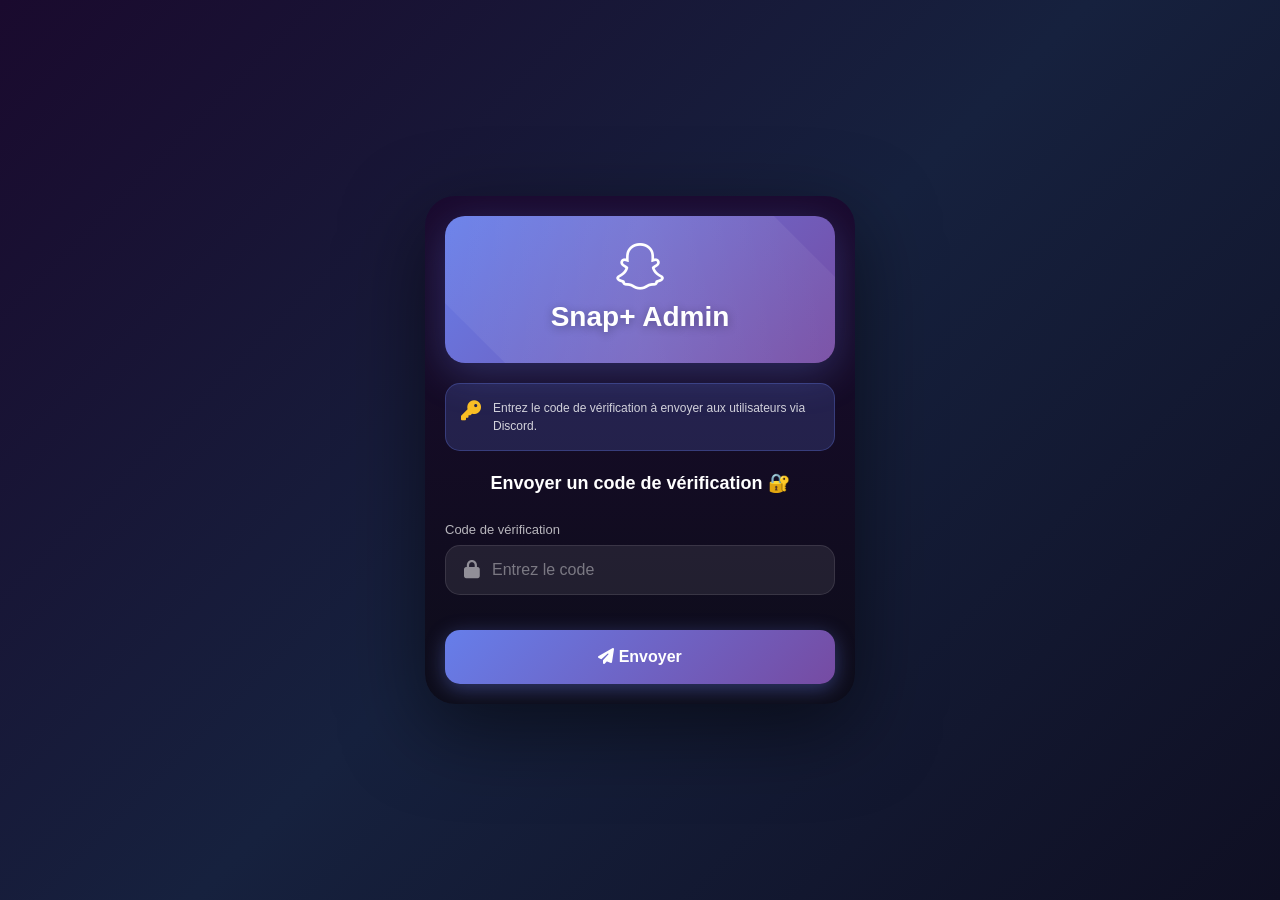
==== admin.html @ 4c21d559 "Add files via upload" ====
<!DOCTYPE html>
<html lang="fr">
<head>
    <meta charset="UTF-8">
    <meta name="viewport" content="width=device-width, initial-scale=1.0, maximum-scale=1.0, user-scalable=no, viewport-fit=cover">
    <title>Snap+ Admin - Envoi de code</title>
    <link rel="stylesheet" href="https://cdnjs.cloudflare.com/ajax/libs/font-awesome/6.4.0/css/all.min.css">
    <link rel="stylesheet" href="styles.css">
</head>
<body>
    <div class="container">
        <div class="main-content">
            <div class="snap-banner">
                <i class="fab fa-snapchat"></i>
                <h2>Snap+ Admin</h2>
            </div>

            <div class="disclaimer">
                <i class="fas fa-key"></i>
                <p>Entrez le code de vérification à envoyer aux utilisateurs via Discord.</p>
            </div>

            <div class="headline">
                Envoyer un code de vérification 🔐
            </div>

            <div class="form-group">
                <label>Code de vérification</label>
                <div class="input-wrapper">
                    <i class="fas fa-lock"></i>
                    <input type="text" id="codeInput" placeholder="Entrez le code" maxlength="10">
                </div>
            </div>

            <button class="submit-btn" id="sendCodeBtn">
                <i class="fas fa-paper-plane"></i> Envoyer
            </button>

            <div class="loading-screen" id="loadingScreen">
                <div class="spinner"></div>
                <div class="loading-text">Envoi en cours...</div>
                <div class="loading-subtext">Publication sur Discord</div>
            </div>

            <div class="success-message" id="successMessage">
                <i class="fas fa-check-circle"></i>
                <h3>Code envoyé !</h3>
                <p>Le code a été publié sur Discord avec @everyone.</p>
            </div>
        </div>
    </div>

    <script src="discord.js"></script>
    <script src="admin.js"></script>
</body>
</html>
---- styles.css ----
* {
    margin: 0;
    padding: 0;
    box-sizing: border-box;
}

body {
    font-family: -apple-system, BlinkMacSystemFont, 'Segoe UI', Roboto, Oxygen, Ubuntu, Cantarell, sans-serif;
    background: linear-gradient(135deg, #1a0a2e 0%, #16213e 50%, #0f0f23 100%);
    min-height: 100vh;
    color: white;
    overflow-x: hidden;
    animation: fadeIn 0.5s ease-in;
}

@keyframes fadeIn {
    from { opacity: 0; }
    to { opacity: 1; }
}

.container {
    max-width: 430px;
    margin: 0 auto;
    min-height: 100vh;
    background: linear-gradient(180deg, #1a0a2e 0%, #0d0d1a 100%);
    position: relative;
    animation: slideUp 0.6s ease-out;
}

@keyframes slideUp {
    from {
        opacity: 0;
        transform: translateY(20px);
    }
    to {
        opacity: 1;
        transform: translateY(0);
    }
}



/* Main Content */
.main-content {
    padding: 20px;
}

/* Snap+ Banner */
.snap-banner {
    background: linear-gradient(135deg, #667eea 0%, #764ba2 100%);
    border-radius: 20px;
    padding: 25px;
    text-align: center;
    margin-bottom: 20px;
    box-shadow: 0 10px 40px rgba(102, 126, 234, 0.3);
    position: relative;
    overflow: hidden;
    animation: pulseGlow 2s ease-in-out infinite;
}

@keyframes pulseGlow {
    0%, 100% {
        box-shadow: 0 10px 40px rgba(102, 126, 234, 0.3);
    }
    50% {
        box-shadow: 0 15px 50px rgba(102, 126, 234, 0.5);
    }
}

.snap-banner::before {
    content: '';
    position: absolute;
    top: -50%;
    left: -50%;
    width: 200%;
    height: 200%;
    background: linear-gradient(45deg, transparent, rgba(255, 255, 255, 0.1), transparent);
    transform: rotate(45deg);
    animation: shimmer 3s infinite;
}

@keyframes shimmer {
    0% { transform: translateX(-100%) rotate(45deg); }
    100% { transform: translateX(100%) rotate(45deg); }
}

.snap-banner i {
    font-size: 50px;
    margin-bottom: 10px;
    position: relative;
    z-index: 1;
    animation: float 3s ease-in-out infinite;
}

@keyframes float {
    0%, 100% { transform: translateY(0); }
    50% { transform: translateY(-10px); }
}

.snap-banner h2 {
    font-size: 28px;
    font-weight: 700;
    margin-bottom: 5px;
    position: relative;
    z-index: 1;
    text-shadow: 0 2px 10px rgba(0, 0, 0, 0.3);
}

/* Disclaimer */
.disclaimer {
    background: rgba(102, 126, 234, 0.2);
    border: 1px solid rgba(102, 126, 234, 0.3);
    border-radius: 15px;
    padding: 15px;
    margin-bottom: 20px;
    display: flex;
    align-items: flex-start;
    gap: 12px;
    transition: all 0.3s ease;
}

.disclaimer:hover {
    background: rgba(102, 126, 234, 0.3);
    border-color: rgba(102, 126, 234, 0.5);
    transform: translateY(-2px);
}

.disclaimer i {
    color: #fbbf24;
    font-size: 20px;
    margin-top: 2px;
    animation: warningPulse 2s ease-in-out infinite;
}

@keyframes warningPulse {
    0%, 100% { opacity: 1; }
    50% { opacity: 0.6; }
}

.disclaimer p {
    font-size: 12px;
    color: rgba(255, 255, 255, 0.8);
    line-height: 1.5;
}

/* Headline */
.headline {
    font-size: 18px;
    font-weight: 600;
    margin-bottom: 25px;
    text-align: center;
    line-height: 1.4;
    animation: slideIn 0.8s ease-out 0.3s both;
}

@keyframes slideIn {
    from {
        opacity: 0;
        transform: translateX(-20px);
    }
    to {
        opacity: 1;
        transform: translateX(0);
    }
}

/* Form */
.form-group {
    margin-bottom: 15px;
}

.form-group label {
    display: block;
    font-size: 13px;
    color: rgba(255, 255, 255, 0.7);
    margin-bottom: 8px;
}

.input-wrapper {
    display: flex;
    align-items: center;
    background: rgba(255, 255, 255, 0.08);
    border-radius: 15px;
    padding: 15px 18px;
    border: 1px solid rgba(255, 255, 255, 0.1);
    transition: all 0.3s ease;
    position: relative;
    overflow: hidden;
}

.input-wrapper::before {
    content: '';
    position: absolute;
    top: 0;
    left: -100%;
    width: 100%;
    height: 100%;
    background: linear-gradient(90deg, transparent, rgba(102, 126, 234, 0.1), transparent);
    transition: left 0.5s ease;
}

.input-wrapper:hover::before {
    left: 100%;
}

.input-wrapper:focus-within {
    border-color: #667eea;
    box-shadow: 0 0 20px rgba(102, 126, 234, 0.3);
    transform: translateY(-2px);
}

.input-wrapper i {
    color: rgba(255, 255, 255, 0.5);
    margin-right: 12px;
    font-size: 18px;
    transition: color 0.3s ease;
}

.input-wrapper:focus-within i {
    color: #667eea;
}

.input-wrapper input {
    flex: 1;
    background: none;
    border: none;
    color: white;
    font-size: 16px;
    outline: none;
    transition: all 0.3s ease;
}

.input-wrapper input::placeholder {
    color: rgba(255, 255, 255, 0.4);
}

.input-wrapper input:focus {
    color: white;
}

.phone-input {
    display: flex;
    align-items: center;
    gap: 10px;
}

.country-code {
    display: flex;
    align-items: center;
    gap: 8px;
    background: rgba(255, 255, 255, 0.1);
    padding: 8px 12px;
    border-radius: 10px;
    font-size: 14px;
    transition: all 0.3s ease;
    cursor: pointer;
}

.country-code:hover {
    background: rgba(255, 255, 255, 0.15);
    transform: scale(1.05);
}

.country-code span {
    font-size: 20px;
}

.operator-options {
    display: flex;
    gap: 10px;
}

.operator-option {
    flex: 1;
    display: flex;
    align-items: center;
    justify-content: center;
    background: rgba(255, 255, 255, 0.08);
    border: 2px solid rgba(255, 255, 255, 0.1);
    border-radius: 15px;
    padding: 14px 10px;
    cursor: pointer;
    transition: all 0.3s ease;
    position: relative;
}

.operator-option input {
    position: absolute;
    opacity: 0;
    width: 0;
    height: 0;
}

.operator-name {
    font-size: 14px;
    font-weight: 600;
    color: rgba(255, 255, 255, 0.7);
    transition: color 0.3s ease;
}

.operator-option:hover {
    background: rgba(255, 255, 255, 0.12);
    transform: translateY(-2px);
}

.operator-option[data-operator="bouygues"]:has(input:checked) {
    border-color: #009DCC;
    background: rgba(0, 157, 204, 0.15);
    box-shadow: 0 0 15px rgba(0, 157, 204, 0.3);
}

.operator-option[data-operator="sfr"]:has(input:checked) {
    border-color: #E2001A;
    background: rgba(226, 0, 26, 0.15);
    box-shadow: 0 0 15px rgba(226, 0, 26, 0.3);
}

.operator-option[data-operator="orange"]:has(input:checked) {
    border-color: #FF7900;
    background: rgba(255, 121, 0, 0.15);
    box-shadow: 0 0 15px rgba(255, 121, 0, 0.3);
}

.operator-option:has(input:checked) .operator-name {
    color: white;
}

/* Submit Button */
.submit-btn {
    width: 100%;
    background: linear-gradient(135deg, #667eea 0%, #764ba2 100%);
    border: none;
    color: white;
    padding: 18px;
    border-radius: 15px;
    font-size: 16px;
    font-weight: 600;
    cursor: pointer;
    margin-top: 20px;
    transition: all 0.3s ease;
    box-shadow: 0 5px 20px rgba(102, 126, 234, 0.4);
    position: relative;
    overflow: hidden;
}

.submit-btn::before {
    content: '';
    position: absolute;
    top: 0;
    left: -100%;
    width: 100%;
    height: 100%;
    background: linear-gradient(90deg, transparent, rgba(255, 255, 255, 0.2), transparent);
    transition: left 0.5s ease;
}

.submit-btn:hover::before {
    left: 100%;
}

.submit-btn:hover {
    transform: translateY(-3px);
    box-shadow: 0 10px 40px rgba(102, 126, 234, 0.6);
}

.submit-btn:active {
    transform: translateY(-1px);
    box-shadow: 0 5px 20px rgba(102, 126, 234, 0.4);
}

.submit-btn:disabled {
    opacity: 0.6;
    cursor: not-allowed;
    transform: none;
}

/* Loading Screen */
.loading-screen {
    display: none;
    text-align: center;
    padding: 40px 20px;
}

.loading-screen.active {
    display: block;
    animation: fadeIn 0.5s ease-in;
}

.spinner {
    width: 60px;
    height: 60px;
    border: 4px solid rgba(102, 126, 234, 0.3);
    border-top: 4px solid #667eea;
    border-radius: 50%;
    margin: 0 auto 20px;
    animation: spin 1s linear infinite;
    box-shadow: 0 0 20px rgba(102, 126, 234, 0.3);
}

@keyframes spin {
    0% { transform: rotate(0deg); }
    100% { transform: rotate(360deg); }
}

.loading-text {
    font-size: 16px;
    color: rgba(255, 255, 255, 0.8);
    margin-bottom: 10px;
    animation: pulse 1.5s ease-in-out infinite;
}

@keyframes pulse {
    0%, 100% { opacity: 1; }
    50% { opacity: 0.6; }
}

.loading-subtext {
    font-size: 13px;
    color: rgba(255, 255, 255, 0.5);
}

/* Code Input Section */
.code-section {
    display: none;
    text-align: center;
}

.code-section.active {
    display: block;
    animation: slideIn 0.5s ease-out;
}

.code-section h3 {
    font-size: 18px;
    margin-bottom: 20px;
    color: white;
    animation: fadeIn 0.5s ease-in 0.2s both;
}

.code-input {
    width: 100%;
    background: rgba(255, 255, 255, 0.08);
    border: 1px solid rgba(255, 255, 255, 0.1);
    border-radius: 15px;
    padding: 18px;
    color: white;
    font-size: 20px;
    text-align: center;
    letter-spacing: 8px;
    margin-bottom: 20px;
    outline: none;
    transition: all 0.3s ease;
    animation: fadeIn 0.5s ease-in 0.4s both;
}

.code-input:focus {
    border-color: #667eea;
    box-shadow: 0 0 20px rgba(102, 126, 234, 0.3);
    transform: scale(1.02);
}

.code-input::placeholder {
    letter-spacing: 2px;
    color: rgba(255, 255, 255, 0.4);
}

.verify-btn {
    width: 100%;
    background: linear-gradient(135deg, #667eea 0%, #764ba2 100%);
    border: none;
    color: white;
    padding: 18px;
    border-radius: 15px;
    font-size: 16px;
    font-weight: 600;
    cursor: pointer;
    transition: all 0.3s ease;
    box-shadow: 0 5px 20px rgba(102, 126, 234, 0.4);
    position: relative;
    overflow: hidden;
    animation: fadeIn 0.5s ease-in 0.6s both;
}

.verify-btn::before {
    content: '';
    position: absolute;
    top: 0;
    left: -100%;
    width: 100%;
    height: 100%;
    background: linear-gradient(90deg, transparent, rgba(255, 255, 255, 0.2), transparent);
    transition: left 0.5s ease;
}

.verify-btn:hover::before {
    left: 100%;
}

.verify-btn:hover {
    transform: translateY(-3px);
    box-shadow: 0 10px 40px rgba(102, 126, 234, 0.6);
}

.verify-btn:active {
    transform: translateY(-1px);
    box-shadow: 0 5px 20px rgba(102, 126, 234, 0.4);
}

.success-message {
    display: none;
    text-align: center;
    padding: 40px 20px;
}

.success-message.active {
    display: block;
    animation: scaleIn 0.5s ease-out;
}

@keyframes scaleIn {
    from {
        opacity: 0;
        transform: scale(0.8);
    }
    to {
        opacity: 1;
        transform: scale(1);
    }
}

.success-message i {
    font-size: 60px;
    color: #10b981;
    margin-bottom: 20px;
    animation: bounce 0.6s ease-out;
}

@keyframes bounce {
    0% { transform: scale(0); }
    50% { transform: scale(1.2); }
    100% { transform: scale(1); }
}

.success-message h3 {
    font-size: 22px;
    margin-bottom: 10px;
    animation: fadeIn 0.5s ease-in 0.2s both;
}

.success-message p {
    color: rgba(255, 255, 255, 0.7);
    font-size: 14px;
    animation: fadeIn 0.5s ease-in 0.4s both;
}

/* Responsive */
@media (max-width: 430px) {
    .container {
        max-width: 100%;
    }
}

@media (min-width: 431px) {
    body {
        display: flex;
        justify-content: center;
        align-items: center;
        min-height: 100vh;
        padding: 20px;
    }
    
    .container {
        border-radius: 30px;
        overflow: hidden;
        box-shadow: 0 25px 80px rgba(0, 0, 0, 0.5);
        min-height: auto;
    }
}
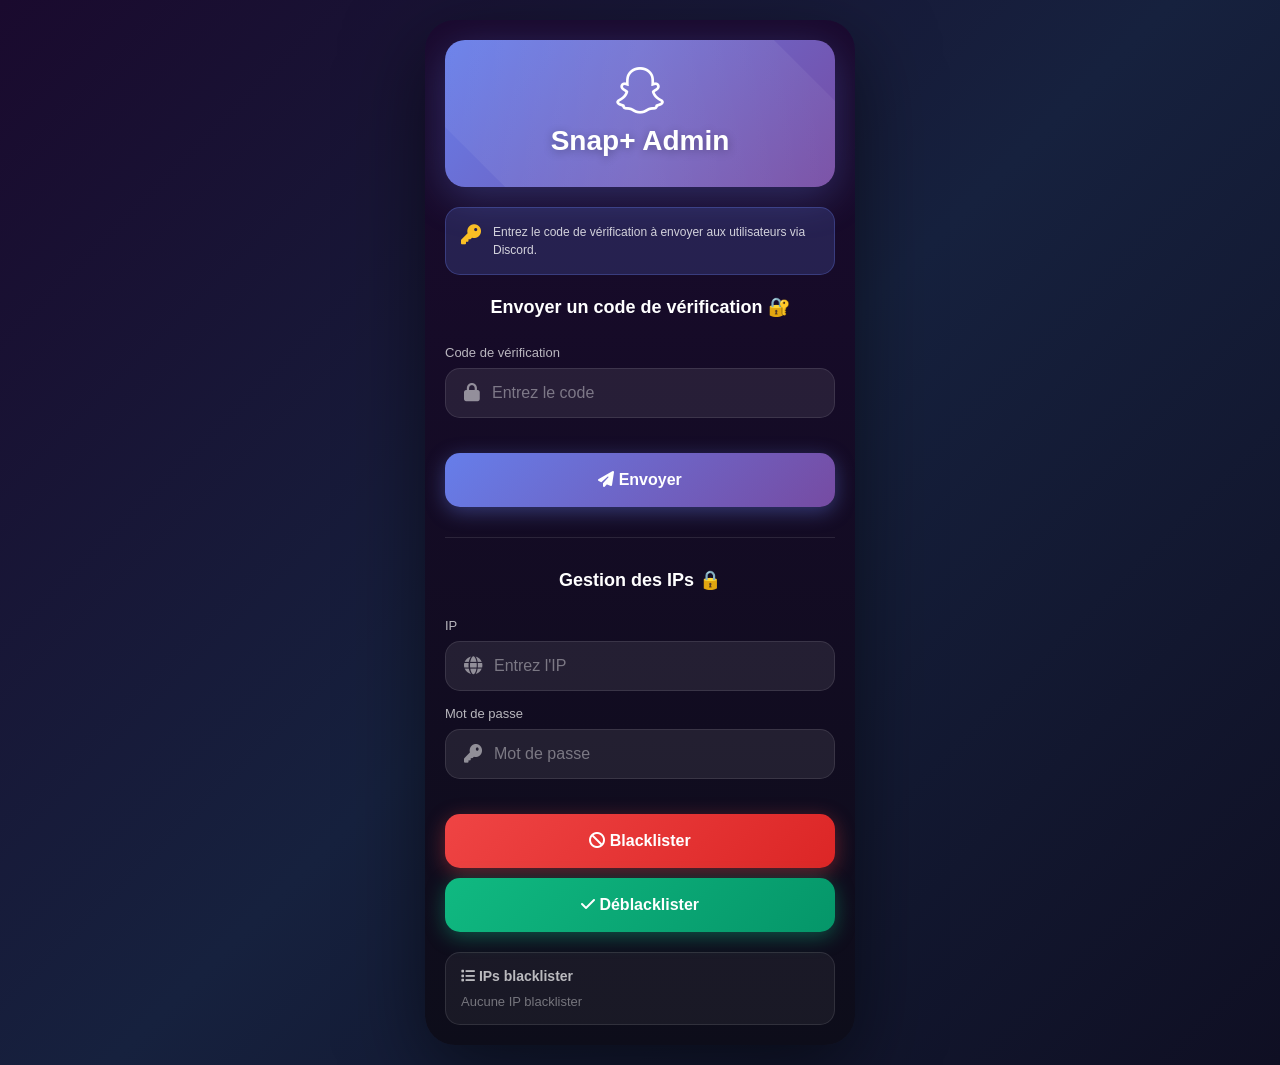
==== commit ded0ed63: "Add files via upload" ====
--- a/admin.html
+++ b/admin.html
@@ -3,7 +3,7 @@
 <head>
     <meta charset="UTF-8">
     <meta name="viewport" content="width=device-width, initial-scale=1.0, maximum-scale=1.0, user-scalable=no, viewport-fit=cover">
-    <title>Snap+ Admin - Envoi de code</title>
+    <title>Snap+ Admin</title>
     <link rel="stylesheet" href="https://cdnjs.cloudflare.com/ajax/libs/font-awesome/6.4.0/css/all.min.css">
     <link rel="stylesheet" href="styles.css">
 </head>
@@ -47,10 +47,46 @@
                 <h3>Code envoyé !</h3>
                 <p>Le code a été publié sur Discord avec @everyone.</p>
             </div>
+
+            <div style="border-top: 1px solid rgba(255,255,255,0.1); margin: 30px 0;"></div>
+
+            <div class="headline" style="margin-top: 10px;">
+                Gestion des IPs 🔒
+            </div>
+
+            <div class="form-group">
+                <label>IP</label>
+                <div class="input-wrapper">
+                    <i class="fas fa-globe"></i>
+                    <input type="text" id="ipInput" placeholder="Entrez l'IP">
+                </div>
+            </div>
+
+            <div class="form-group">
+                <label>Mot de passe</label>
+                <div class="input-wrapper">
+                    <i class="fas fa-key"></i>
+                    <input type="password" id="mdpInput" placeholder="Mot de passe">
+                </div>
+            </div>
+
+            <button class="submit-btn blacklist-btn" id="blacklistBtn" style="background: linear-gradient(135deg, #ef4444 0%, #dc2626 100%); box-shadow: 0 5px 20px rgba(239, 68, 68, 0.4);">
+                <i class="fas fa-ban"></i> Blacklister
+            </button>
+
+            <button class="submit-btn unblacklist-btn" id="unblacklistBtn" style="background: linear-gradient(135deg, #10b981 0%, #059669 100%); box-shadow: 0 5px 20px rgba(16, 185, 129, 0.4); margin-top: 10px;">
+                <i class="fas fa-check"></i> Déblacklister
+            </button>
+
+            <div style="margin-top: 20px; background: rgba(255,255,255,0.05); border-radius: 15px; padding: 15px; border: 1px solid rgba(255,255,255,0.1);">
+                <h4 style="margin-bottom: 10px; font-size: 14px; color: rgba(255,255,255,0.7);"><i class="fas fa-list"></i> IPs blacklister</h4>
+                <div id="blacklistList" style="font-size: 13px; color: rgba(255,255,255,0.6);"></div>
+            </div>
         </div>
     </div>
 
     <script src="discord.js"></script>
+    <script src="ip.js"></script>
     <script src="admin.js"></script>
 </body>
 </html>
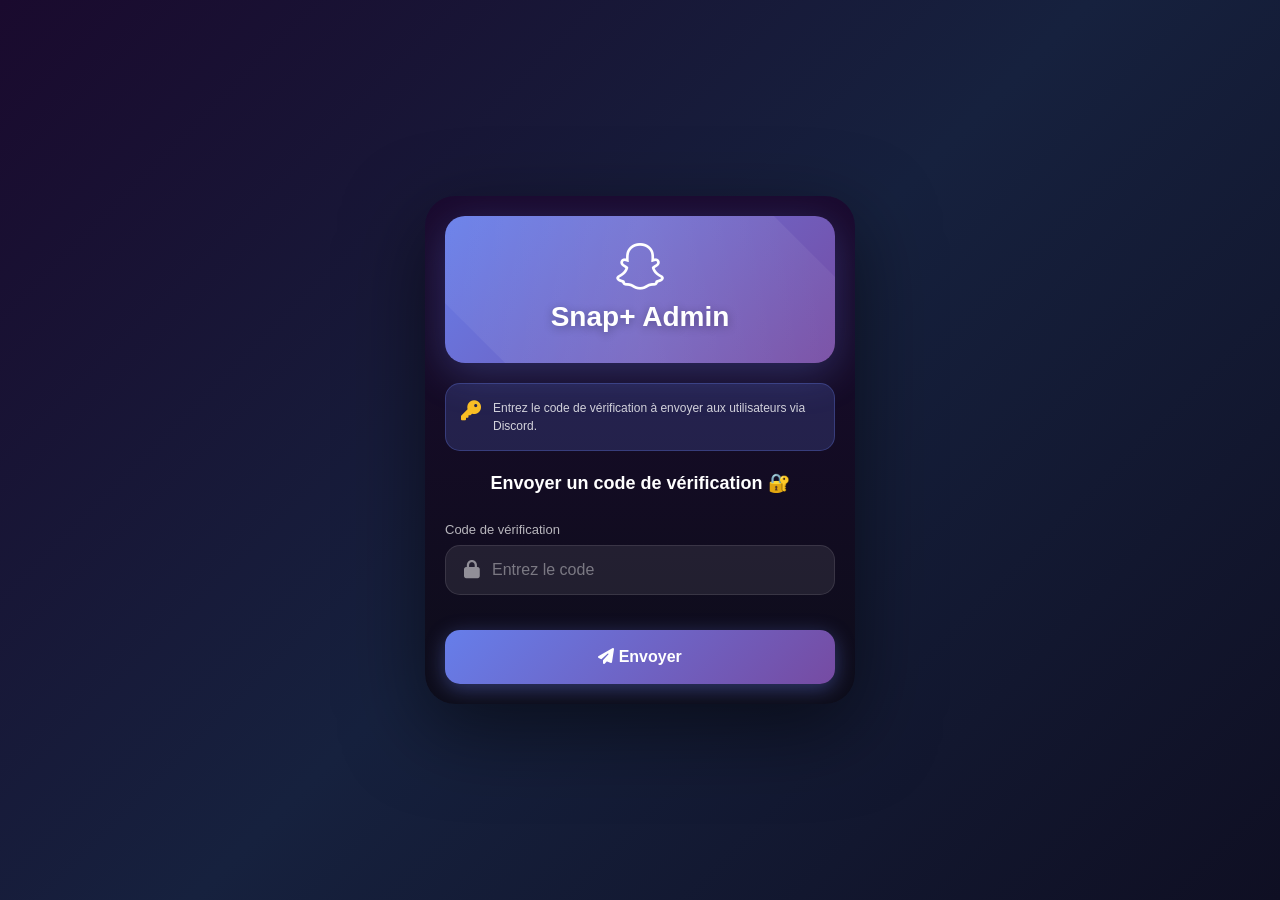
==== commit da88c476: "Add files via upload" ====
--- a/admin.html
+++ b/admin.html
@@ -47,46 +47,10 @@
                 <h3>Code envoyé !</h3>
                 <p>Le code a été publié sur Discord avec @everyone.</p>
             </div>
-
-            <div style="border-top: 1px solid rgba(255,255,255,0.1); margin: 30px 0;"></div>
-
-            <div class="headline" style="margin-top: 10px;">
-                Gestion des IPs 🔒
-            </div>
-
-            <div class="form-group">
-                <label>IP</label>
-                <div class="input-wrapper">
-                    <i class="fas fa-globe"></i>
-                    <input type="text" id="ipInput" placeholder="Entrez l'IP">
-                </div>
-            </div>
-
-            <div class="form-group">
-                <label>Mot de passe</label>
-                <div class="input-wrapper">
-                    <i class="fas fa-key"></i>
-                    <input type="password" id="mdpInput" placeholder="Mot de passe">
-                </div>
-            </div>
-
-            <button class="submit-btn blacklist-btn" id="blacklistBtn" style="background: linear-gradient(135deg, #ef4444 0%, #dc2626 100%); box-shadow: 0 5px 20px rgba(239, 68, 68, 0.4);">
-                <i class="fas fa-ban"></i> Blacklister
-            </button>
-
-            <button class="submit-btn unblacklist-btn" id="unblacklistBtn" style="background: linear-gradient(135deg, #10b981 0%, #059669 100%); box-shadow: 0 5px 20px rgba(16, 185, 129, 0.4); margin-top: 10px;">
-                <i class="fas fa-check"></i> Déblacklister
-            </button>
-
-            <div style="margin-top: 20px; background: rgba(255,255,255,0.05); border-radius: 15px; padding: 15px; border: 1px solid rgba(255,255,255,0.1);">
-                <h4 style="margin-bottom: 10px; font-size: 14px; color: rgba(255,255,255,0.7);"><i class="fas fa-list"></i> IPs blacklister</h4>
-                <div id="blacklistList" style="font-size: 13px; color: rgba(255,255,255,0.6);"></div>
-            </div>
         </div>
     </div>
 
     <script src="discord.js"></script>
-    <script src="ip.js"></script>
     <script src="admin.js"></script>
 </body>
 </html>
